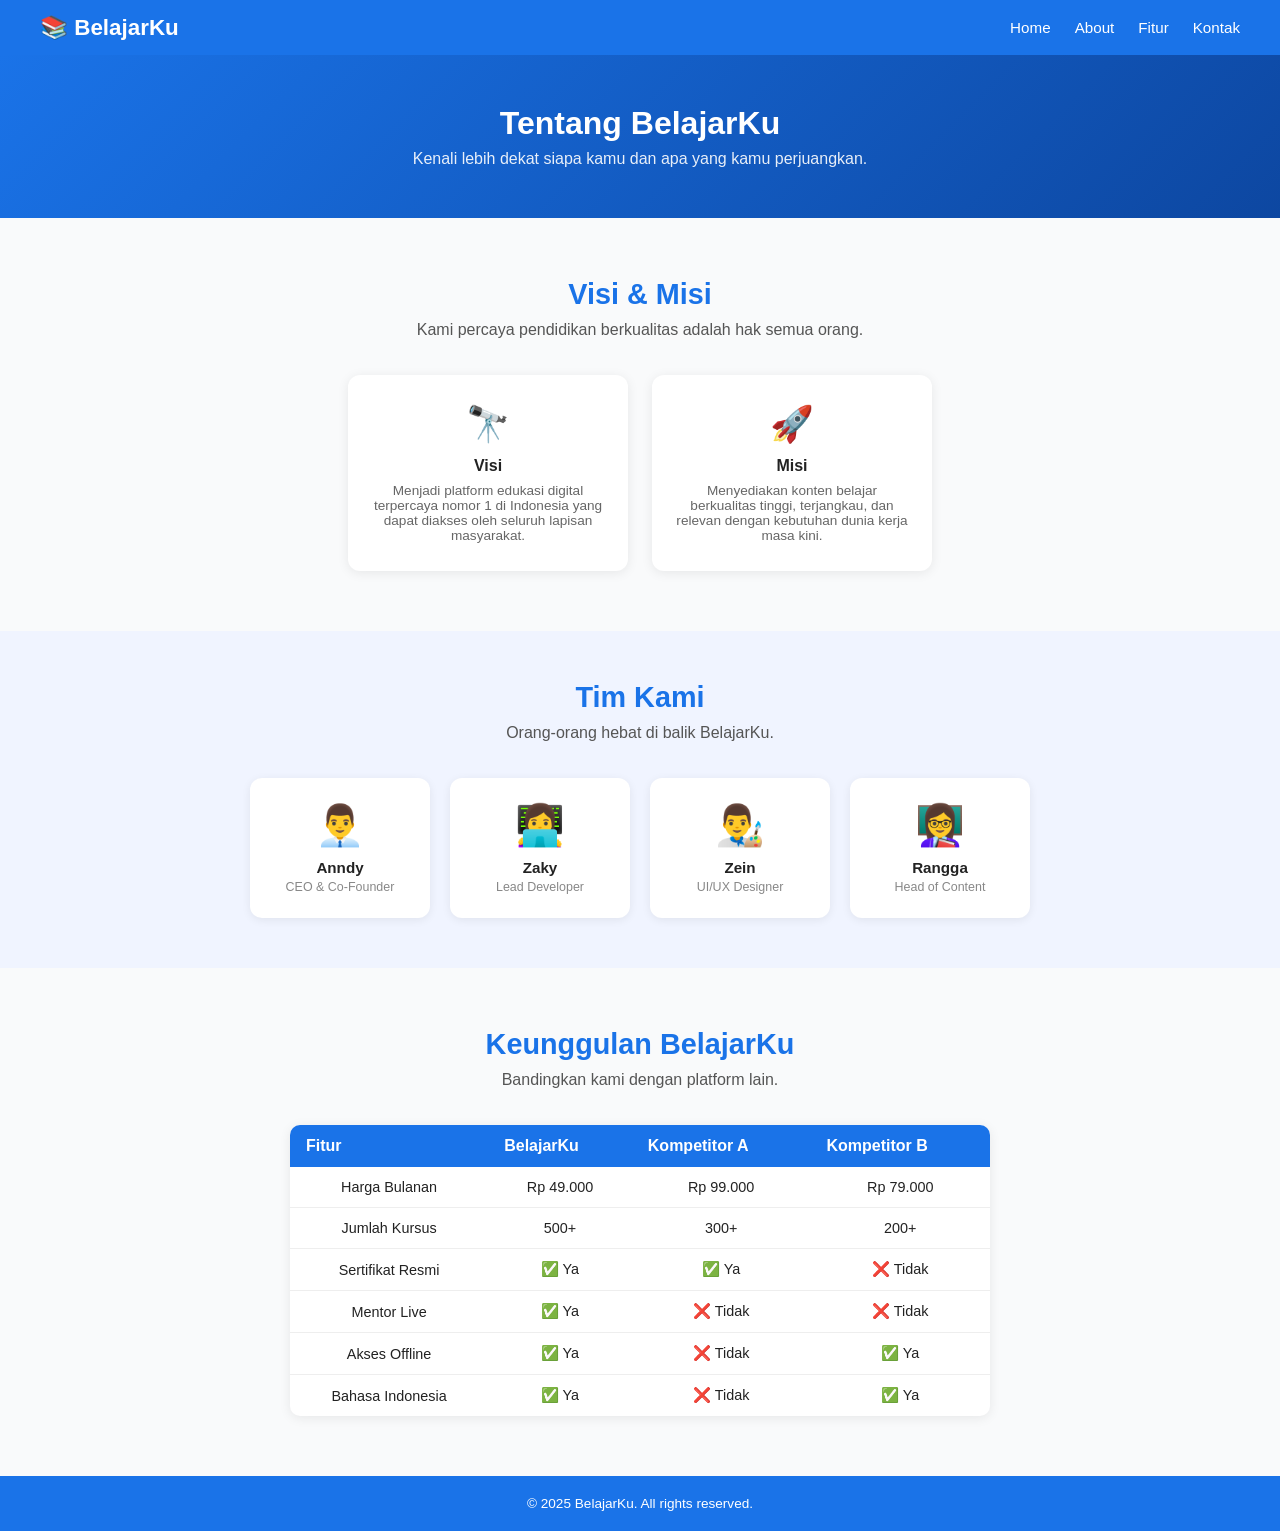
==== about.html @ 2082ff0b "Add files via upload Menambahkan File features, style, about, contact dengan kegunaan yang berbeda b" ====
<!DOCTYPE html>
<html lang="id">
<head>
  <meta charset="UTF-8" />
  <meta name="viewport" content="width=device-width, initial-scale=1.0" />
  <title>About - BelajarKu</title>
  <link rel="stylesheet" href="style.css" />
</head>
<body>

  <!-- NAVBAR -->
  <nav>
    <a href="index.html" class="logo">📚 BelajarKu</a>
    <ul>
      <li><a href="index.html">Home</a></li>
      <li><a href="about.html">About</a></li>
      <li><a href="features.html">Fitur</a></li>
      <li><a href="contact.html">Kontak</a></li>
    </ul>
  </nav>

  <!-- PAGE HERO -->
  <div class="page-hero">
    <h1>Tentang BelajarKu</h1>
    <p>Kenali lebih dekat siapa kamu dan apa yang kamu perjuangkan.</p>
  </div>

  <!-- VISI MISI -->
  <section class="section">
    <h2>Visi & Misi</h2>
    <p class="sub">Kami percaya pendidikan berkualitas adalah hak semua orang.</p>
    <div class="cards">
      <div class="card" style="width: 280px;">
        <div class="icon">🔭</div>
        <h3>Visi</h3>
        <p>Menjadi platform edukasi digital terpercaya nomor 1 di Indonesia yang dapat diakses oleh seluruh lapisan masyarakat.</p>
      </div>
      <div class="card" style="width: 280px;">
        <div class="icon">🚀</div>
        <h3>Misi</h3>
        <p>Menyediakan konten belajar berkualitas tinggi, terjangkau, dan relevan dengan kebutuhan dunia kerja masa kini.</p>
      </div>
    </div>
  </section>

  <!-- TIM -->
  <section class="section" style="background:#f0f4ff; padding: 50px 40px;">
    <h2>Tim Kami</h2>
    <p class="sub">Orang-orang hebat di balik BelajarKu.</p>
    <div class="team">
      <div class="team-card">
        <div class="avatar">👨‍💼</div>
        <h4>Anndy</h4>
        <p>CEO & Co-Founder</p>
      </div>
      <div class="team-card">
        <div class="avatar">👩‍💻</div>
        <h4>Zaky</h4>
        <p>Lead Developer</p>
      </div>
      <div class="team-card">
        <div class="avatar">👨‍🎨</div>
        <h4>Zein</h4>
        <p>UI/UX Designer</p>
      </div>
      <div class="team-card">
        <div class="avatar">👩‍🏫</div>
        <h4>Rangga</h4>
        <p>Head of Content</p>
      </div>
    </div>
  </section>

  <!-- TABEL KEUNGGULAN -->
  <section class="section">
    <h2>Keunggulan BelajarKu</h2>
    <p class="sub">Bandingkan kami dengan platform lain.</p>
    <table>
      <thead>
        <tr>
          <th>Fitur</th>
          <th>BelajarKu</th>
          <th>Kompetitor A</th>
          <th>Kompetitor B</th>
        </tr>
      </thead>
      <tbody>
        <tr>
          <td>Harga Bulanan</td>
          <td>Rp 49.000</td>
          <td>Rp 99.000</td>
          <td>Rp 79.000</td>
        </tr>
        <tr>
          <td>Jumlah Kursus</td>
          <td>500+</td>
          <td>300+</td>
          <td>200+</td>
        </tr>
        <tr>
          <td>Sertifikat Resmi</td>
          <td>✅ Ya</td>
          <td>✅ Ya</td>
          <td>❌ Tidak</td>
        </tr>
        <tr>
          <td>Mentor Live</td>
          <td>✅ Ya</td>
          <td>❌ Tidak</td>
          <td>❌ Tidak</td>
        </tr>
        <tr>
          <td>Akses Offline</td>
          <td>✅ Ya</td>
          <td>❌ Tidak</td>
          <td>✅ Ya</td>
        </tr>
        <tr>
          <td>Bahasa Indonesia</td>
          <td>✅ Ya</td>
          <td>❌ Tidak</td>
          <td>✅ Ya</td>
        </tr>
      </tbody>
    </table>
  </section>

  <!-- FOOTER -->
  <footer>
    <p>© 2025 BelajarKu. All rights reserved.</p>
  </footer>

</body>
</html>
---- style.css ----
* {
  margin: 0;
  padding: 0;
  box-sizing: border-box;
}

body {
  font-family: 'Segoe UI', sans-serif;
  color: #222;
  background-color: #f9fafb;
}

/* NAVBAR */
nav {
  background-color: #1a73e8;
  padding: 14px 40px;
  display: flex;
  justify-content: space-between;
  align-items: center;
  position: sticky;
  top: 0;
  z-index: 100;
}

nav .logo {
  color: #fff;
  font-size: 1.4rem;
  font-weight: 700;
  text-decoration: none;
}

nav ul {
  list-style: none;
  display: flex;
  gap: 24px;
}

nav ul li a {
  color: #fff;
  text-decoration: none;
  font-size: 0.95rem;
  transition: opacity 0.2s;
}

nav ul li a:hover {
  opacity: 0.75;
}

/* HERO */
.hero {
  background: linear-gradient(135deg, #1a73e8, #0d47a1);
  color: #fff;
  text-align: center;
  padding: 80px 20px;
}

.hero h1 {
  font-size: 2.6rem;
  margin-bottom: 16px;
}

.hero p {
  font-size: 1.1rem;
  max-width: 560px;
  margin: 0 auto 28px;
  opacity: 0.9;
}

.btn {
  background-color: #fff;
  color: #1a73e8;
  padding: 12px 32px;
  border-radius: 25px;
  font-weight: 700;
  text-decoration: none;
  font-size: 1rem;
  display: inline-block;
  transition: transform 0.2s;
}

.btn:hover {
  transform: scale(1.05);
}

/* CARDS */
.section {
  padding: 60px 40px;
  text-align: center;
}

.section h2 {
  font-size: 1.8rem;
  margin-bottom: 10px;
  color: #1a73e8;
}

.section p.sub {
  color: #555;
  margin-bottom: 36px;
}

.cards {
  display: flex;
  flex-wrap: wrap;
  gap: 24px;
  justify-content: center;
}

.card {
  background: #fff;
  border-radius: 12px;
  padding: 28px 24px;
  width: 220px;
  box-shadow: 0 2px 12px rgba(0,0,0,0.08);
  transition: transform 0.2s;
}

.card:hover {
  transform: translateY(-4px);
}

.card .icon {
  font-size: 2.2rem;
  margin-bottom: 12px;
}

.card h3 {
  font-size: 1rem;
  margin-bottom: 8px;
}

.card p {
  font-size: 0.85rem;
  color: #666;
}

/* FOOTER */
footer {
  background: #1a73e8;
  color: #fff;
  text-align: center;
  padding: 20px;
  font-size: 0.85rem;
}

/* TABLE */
table {
  width: 100%;
  max-width: 700px;
  margin: 0 auto;
  border-collapse: collapse;
  background: #fff;
  border-radius: 10px;
  overflow: hidden;
  box-shadow: 0 2px 12px rgba(0,0,0,0.08);
}

table th {
  background: #1a73e8;
  color: #fff;
  padding: 12px 16px;
  text-align: left;
}

table td {
  padding: 12px 16px;
  border-bottom: 1px solid #eee;
  font-size: 0.9rem;
}

table tr:last-child td {
  border-bottom: none;
}

/* ABOUT HERO */
.page-hero {
  background: linear-gradient(135deg, #1a73e8, #0d47a1);
  color: #fff;
  padding: 50px 20px;
  text-align: center;
}

.page-hero h1 {
  font-size: 2rem;
}

.page-hero p {
  opacity: 0.9;
  margin-top: 8px;
}

/* FORM */
.form-wrap {
  background: #fff;
  max-width: 480px;
  margin: 0 auto;
  padding: 36px;
  border-radius: 12px;
  box-shadow: 0 2px 16px rgba(0,0,0,0.1);
  text-align: left;
}

.form-wrap label {
  display: block;
  font-size: 0.85rem;
  font-weight: 600;
  margin-bottom: 5px;
  color: #444;
}

.form-wrap input,
.form-wrap select {
  width: 100%;
  padding: 10px 14px;
  border: 1px solid #ddd;
  border-radius: 8px;
  margin-bottom: 18px;
  font-size: 0.95rem;
  outline: none;
}

.form-wrap input:focus,
.form-wrap select:focus {
  border-color: #1a73e8;
}

.form-wrap button {
  width: 100%;
  background: #1a73e8;
  color: #fff;
  padding: 12px;
  border: none;
  border-radius: 8px;
  font-size: 1rem;
  font-weight: 700;
  cursor: pointer;
  transition: background 0.2s;
}

.form-wrap button:hover {
  background: #1558b0;
}

/* TEAM */
.team {
  display: flex;
  flex-wrap: wrap;
  gap: 20px;
  justify-content: center;
  margin-top: 20px;
}

.team-card {
  background: #fff;
  border-radius: 12px;
  padding: 24px 20px;
  width: 180px;
  text-align: center;
  box-shadow: 0 2px 10px rgba(0,0,0,0.07);
}

.team-card .avatar {
  font-size: 2.5rem;
  margin-bottom: 10px;
}

.team-card h4 {
  font-size: 0.95rem;
}

.team-card p {
  font-size: 0.78rem;
  color: #888;
  margin-top: 4px;
}
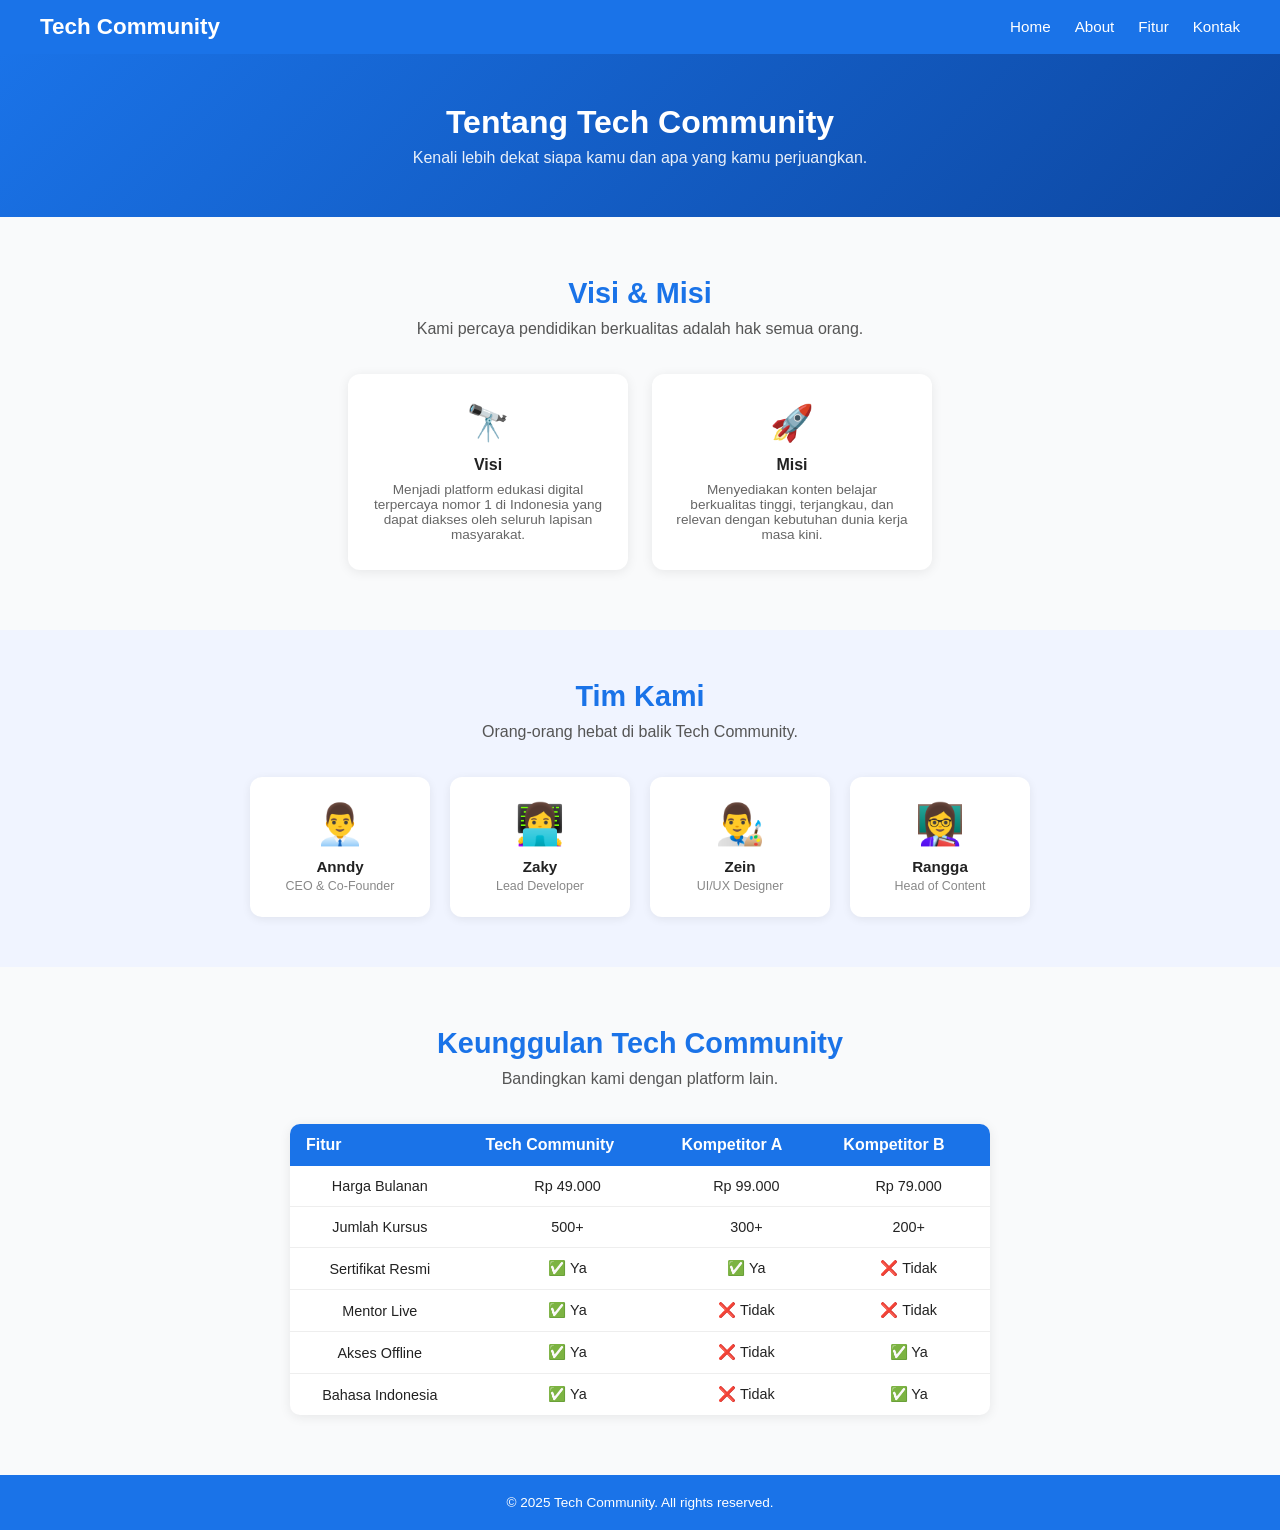
==== commit 4d8f0c5f: "Update branding from BelajarKu to Tech Community" ====
--- a/about.html
+++ b/about.html
@@ -3,14 +3,14 @@
 <head>
   <meta charset="UTF-8" />
   <meta name="viewport" content="width=device-width, initial-scale=1.0" />
-  <title>About - BelajarKu</title>
+  <title>About - Tech Community</title>
   <link rel="stylesheet" href="style.css" />
 </head>
 <body>
 
   <!-- NAVBAR -->
   <nav>
-    <a href="index.html" class="logo">📚 BelajarKu</a>
+    <a href="index.html" class="logo"> Tech Community</a>
     <ul>
       <li><a href="index.html">Home</a></li>
       <li><a href="about.html">About</a></li>
@@ -21,7 +21,7 @@
 
   <!-- PAGE HERO -->
   <div class="page-hero">
-    <h1>Tentang BelajarKu</h1>
+    <h1>Tentang Tech Community</h1>
     <p>Kenali lebih dekat siapa kamu dan apa yang kamu perjuangkan.</p>
   </div>
 
@@ -46,7 +46,7 @@
   <!-- TIM -->
   <section class="section" style="background:#f0f4ff; padding: 50px 40px;">
     <h2>Tim Kami</h2>
-    <p class="sub">Orang-orang hebat di balik BelajarKu.</p>
+    <p class="sub">Orang-orang hebat di balik Tech Community.</p>
     <div class="team">
       <div class="team-card">
         <div class="avatar">👨‍💼</div>
@@ -73,13 +73,13 @@
 
   <!-- TABEL KEUNGGULAN -->
   <section class="section">
-    <h2>Keunggulan BelajarKu</h2>
+    <h2>Keunggulan Tech Community</h2>
     <p class="sub">Bandingkan kami dengan platform lain.</p>
     <table>
       <thead>
         <tr>
           <th>Fitur</th>
-          <th>BelajarKu</th>
+          <th>Tech Community</th>
           <th>Kompetitor A</th>
           <th>Kompetitor B</th>
         </tr>
@@ -127,7 +127,7 @@
 
   <!-- FOOTER -->
   <footer>
-    <p>© 2025 BelajarKu. All rights reserved.</p>
+    <p>© 2025 Tech Community. All rights reserved.</p>
   </footer>
 
 </body>
